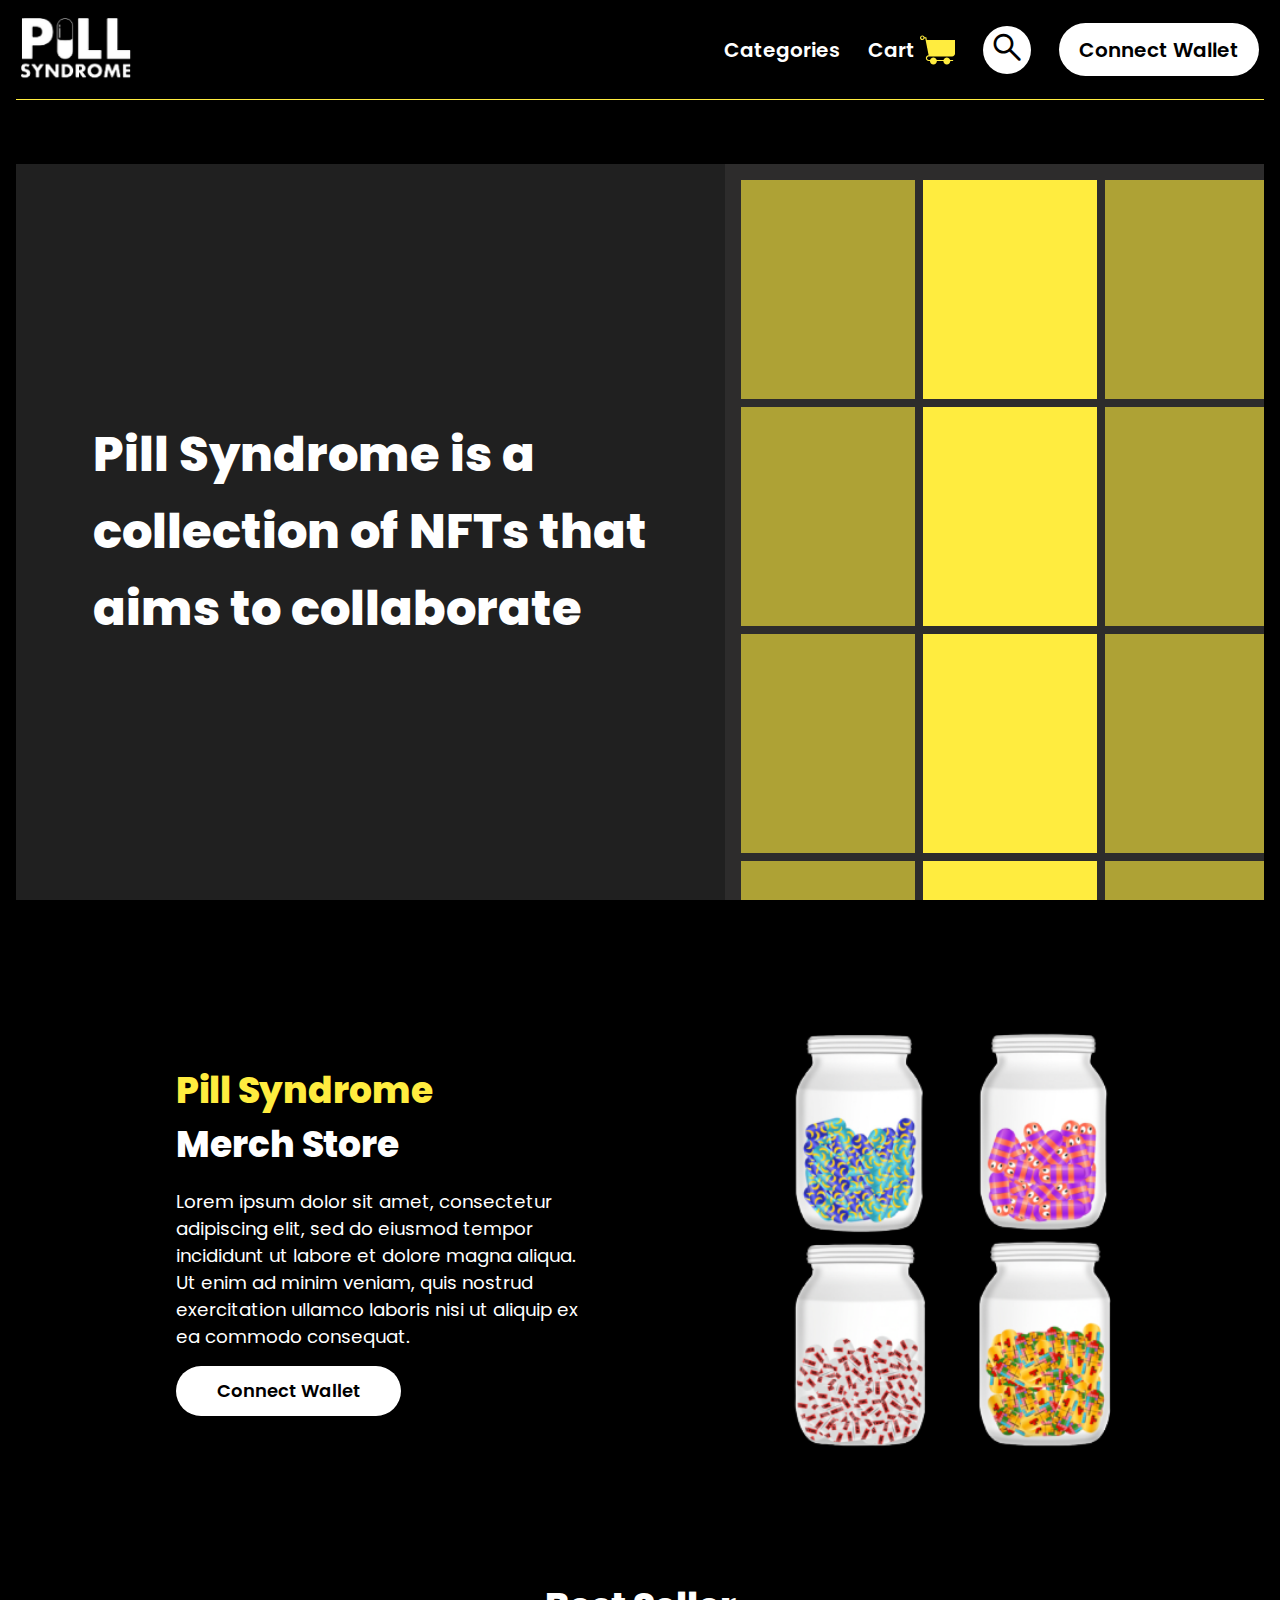
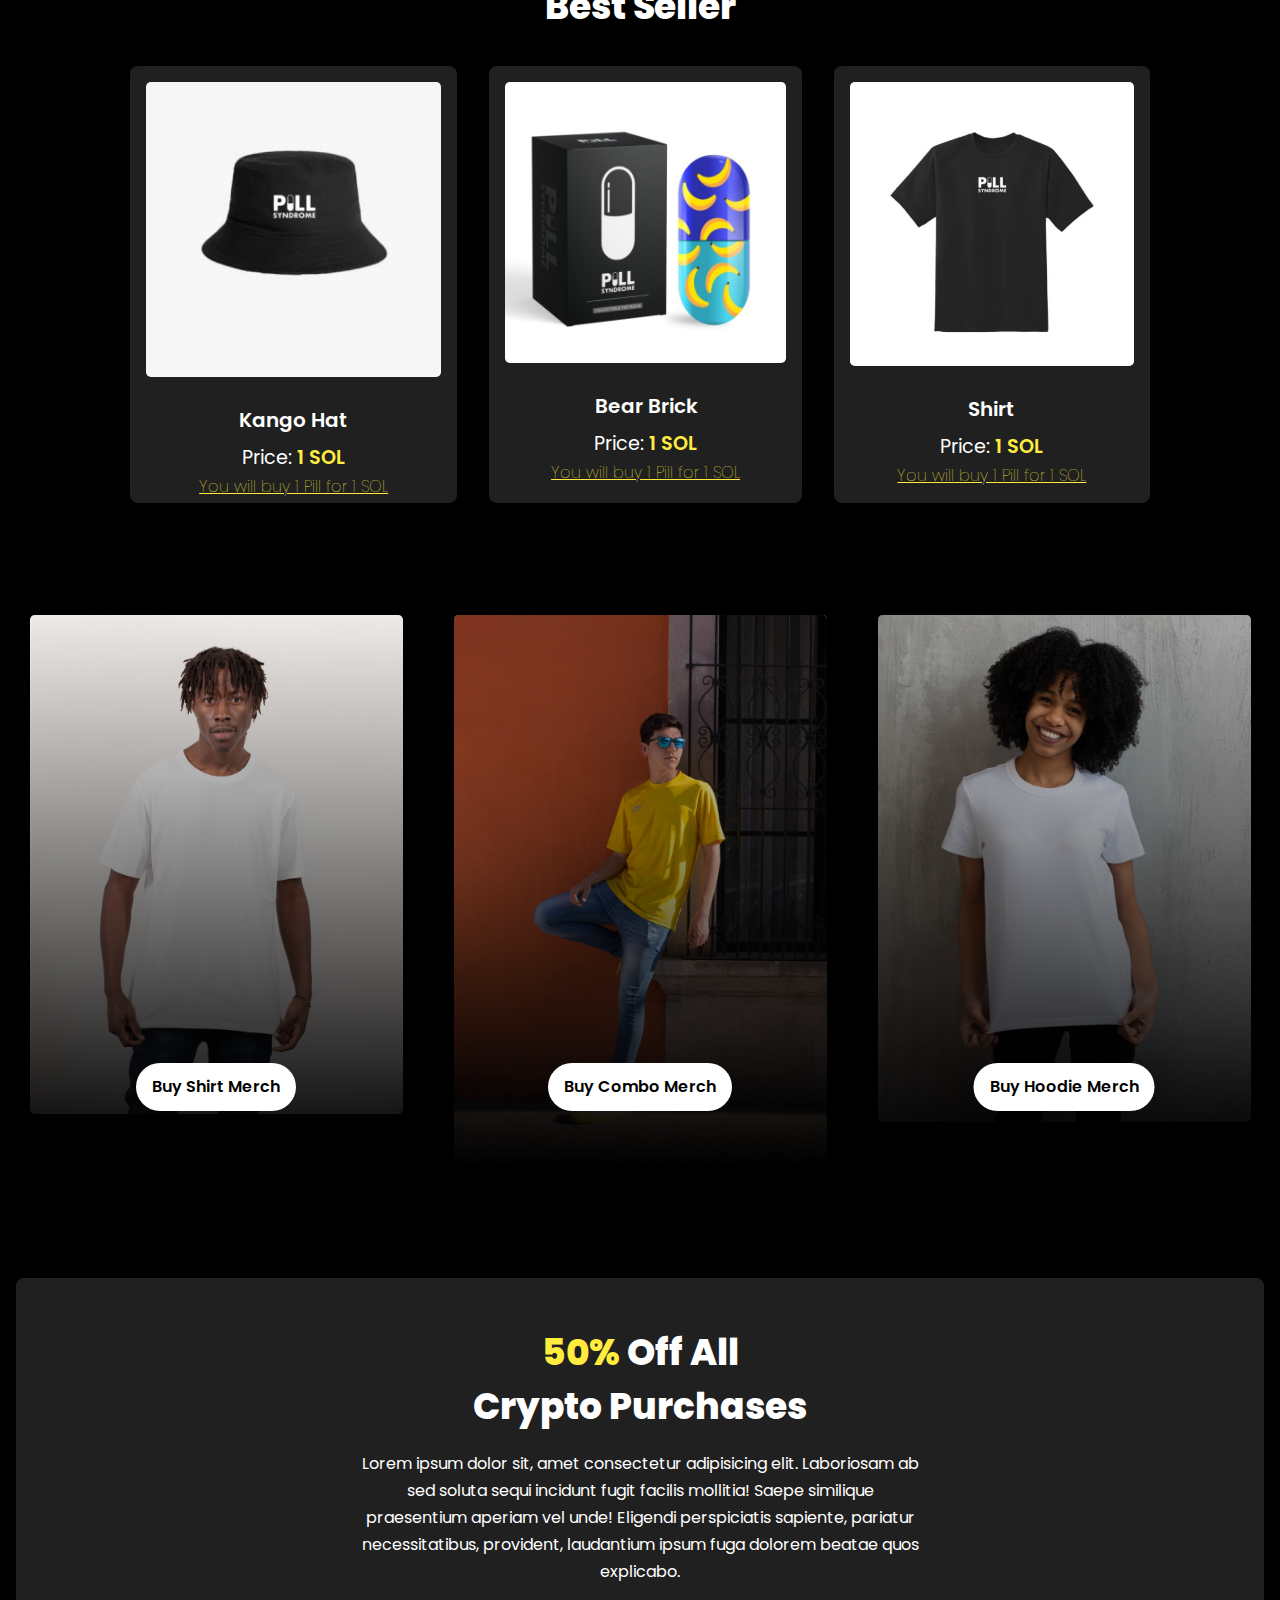
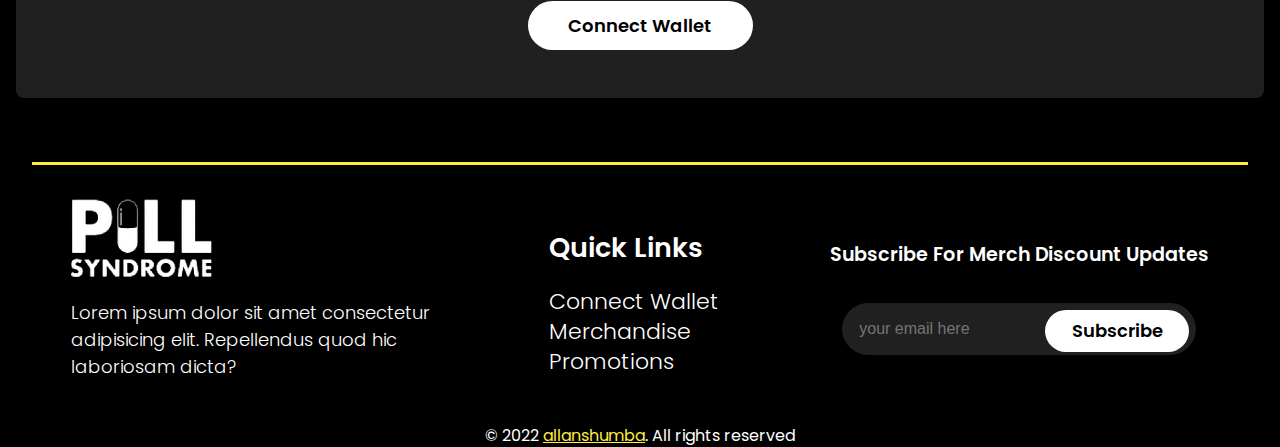
==== index.html @ ebcd0709 "initial commit" ====
<!DOCTYPE html>
<html lang="en">
<head>
    <meta charset="UTF-8">
    <meta http-equiv="X-UA-Compatible" content="IE=edge">
    <meta name="viewport" content="width=device-width, initial-scale=1.0">
    <link rel="preconnect" href="https://fonts.googleapis.com">
    <link rel="preconnect" href="https://fonts.gstatic.com" crossorigin>
    <link href="https://fonts.googleapis.com/css2?family=Poppins:wght@200;300;400;500;600;700;800;900&display=swap" rel="stylesheet">
    <link rel="stylesheet" href="https://fonts.googleapis.com/css2?family=Material+Symbols+Rounded:opsz,wght,FILL,GRAD@20..48,100..700,0..1,-50..200" />
    <link rel="stylesheet" href="/css/style.css">
    <title>PILL SYNDROME</title>
</head>
<body>
    <div class="wrapper">
        <header>
            <nav id="nav">
                <a href="#home" class="logo">
                    <img src="/img/logo2.png" alt="">
                </a>
                <ul class="menu">
                    <li class="menu-items categories"><a href="/categories.html">Categories</a></li>
                    <li class="menu-items cart"><a href="#cart"> <span>Cart</span>
                        <svg width="35" height="25" viewBox="0 0 33 29" fill="none" xmlns="http://www.w3.org/2000/svg">
                        <path d="M6.424 5.15L5.96585 2.4H4.32135C4.07605 1.454 3.22245 0.75 2.2 0.75C0.9867 0.75 0 1.7367 0 2.95C0 4.1633 0.9867 5.15 2.2 5.15C3.22245 5.15 4.07605 4.446 4.3219 3.5H5.0336L5.3086 5.15H5.2877L8.13175 19.4588C6.776 19.5622 5.64685 20.6061 5.51375 21.9195C5.43565 22.6923 5.68975 23.4661 6.21115 24.0414C6.7331 24.6184 7.4767 24.95 8.25 24.95H9.35C9.35 26.77 10.8301 28.25 12.65 28.25C14.47 28.25 15.95 26.77 15.95 24.95H22C22 26.77 23.4801 28.25 25.3 28.25C27.12 28.25 28.6 26.77 28.6 24.95H30.8C31.1042 24.95 31.35 24.7042 31.35 24.4C31.35 24.0958 31.1042 23.85 30.8 23.85H28.4075C27.9532 22.5702 26.7339 21.65 25.3 21.65C23.8661 21.65 22.6468 22.5702 22.1925 23.85H15.7575C15.3032 22.5702 14.0838 21.65 12.65 21.65C11.2162 21.65 9.9968 22.5702 9.5425 23.85H8.25C7.7869 23.85 7.3414 23.6509 7.0268 23.3039C6.70945 22.9524 6.5604 22.5003 6.60825 22.0301C6.69185 21.2001 7.45855 20.5506 8.3534 20.5506H8.78845C8.79615 20.5506 8.8022 20.5506 8.8099 20.5506H30.2566C31.7697 20.55 33 19.3197 33 17.8071V5.15H6.424ZM2.2 4.05C1.59335 4.05 1.1 3.55665 1.1 2.95C1.1 2.34335 1.59335 1.85 2.2 1.85C2.80665 1.85 3.3 2.34335 3.3 2.95C3.3 3.55665 2.80665 4.05 2.2 4.05Z" fill="#FFEC3F"/>
                        </svg>
                        </a></li>
                    <li class="menu-items search">
                        <a href="#" class="search-icon">
                            <span class="material-symbols-rounded">
                                search
                            </span>
                        </a>
                        <input type="search" name="search" id="search" placeholder="search here....">
                    </li>
                    <li class="menu-items wallet">
                        <a class="btn" href="#">Connect Wallet</a>
                    </li>
                    <a class="burger">
                        <span class="material-symbols-rounded">
                            menu_open
                        </span>
                    </a>
                </ul>
            </nav>
        </header>
        <main>
            <section id="home">
                <div class="home-inner">
                    <div class="home-title">
                        <h1>Pill Syndrome is a  collection of NFTs that aims to collaborate</h1>
                    </div>
                    <div class="grid">
                        <div class="grid-group light one">
                            <div class="grid-box"></div>
                            <div class="grid-box"></div>
                            <div class="grid-box"></div>
                            <div class="grid-box"></div>
                            <div class="grid-box"></div>
                            <div class="grid-box"></div>
                            <div class="grid-box"></div>
                            <div class="grid-box"></div>
                        </div>
                        <div class="grid-group yellow two">
                            <div class="grid-box"></div>
                            <div class="grid-box"></div>
                            <div class="grid-box"></div>
                            <div class="grid-box"></div>
                            <div class="grid-box"></div>
                            <div class="grid-box"></div>
                            <div class="grid-box"></div>
                            <div class="grid-box"></div>
                        </div>
                        <div class="grid-group light three">
                            <div class="grid-box"></div>
                            <div class="grid-box"></div>
                            <div class="grid-box"></div>
                            <div class="grid-box"></div>
                            <div class="grid-box"></div>
                            <div class="grid-box"></div>
                            <div class="grid-box"></div>
                            <div class="grid-box"></div>
                        </div>
                        <div class="grid-group yellow four">
                            <div class="grid-box"></div>
                            <div class="grid-box"></div>
                            <div class="grid-box"></div>
                            <div class="grid-box"></div>
                            <div class="grid-box"></div>
                            <div class="grid-box"></div>
                            <div class="grid-box"></div>
                            <div class="grid-box"></div>
                        </div>
                    </div>
                </div>
            </section>

            <section id="store">
                <div class="store-inner">
                    <h2>
                        <span>Pill Syndrome</span>
                        Merch Store
                    </h2>
                    <p>Lorem ipsum dolor sit amet, consectetur adipiscing elit, sed do eiusmod tempor incididunt ut labore et dolore magna aliqua. Ut enim ad minim veniam, quis nostrud exercitation ullamco laboris nisi ut aliquip ex ea commodo consequat.</p>
                    <a class="btn wallet" href="">Connect Wallet</a>
                </div>
                <div class="store-img">
                    <img src="/img/StoreJar.png" alt="image of 4 candy jars for PillSyndrome">
                </div>
            </section>

            <section id="best-seller">
                <h2>Best Seller</h2>
                <div class="scroller">
                    <div class="seller-card">
                        <div class="seller-img">
                            <img src="/img/BestSellerHat.jpg" alt="Pill syndrome seller clothing images">
                        </div>
                        <div class="seller-text">
                            <h5>Kango Hat</h5>
                            <p>Price: <span>1 SOL</span></p>
                            <a href="">You will buy 1 Pill for 1 SOL</a>
                        </div>
                        <div class="seller-buttons">
                            <span class="quantity">
                                <span class="remove">-</span>
                                <span class="quantitycount">x1</span>
                                <span class="add">+</span>
                            </span>
                            <a href="" class="btn buy">Buy</a>
                        </div>
                    </div>
                    <div class="seller-card">
                        <div class="seller-img">
                            <img src="/img/BestSellerPill.jpg" alt="Pill syndrome seller clothing images">
                        </div>
                        <div class="seller-text">
                            <h5>Bear Brick</h5>
                            <p>Price: <span>1 SOL</span></p>
                            <a href="">You will buy 1 Pill for 1 SOL</a>
                        </div>
                        <div class="seller-buttons">
                            <span class="quantity">
                                <span class="remove">-</span>
                                <span class="quantitycount">x1</span>
                                <span class="add">+</span>
                            </span>
                            <a href="" class="btn buy">Buy</a>
                        </div>
                    </div>
                    <div class="seller-card">
                        <div class="seller-img">
                            <img src="/img/BestSellerShirt.jpg" alt="Pill syndrome seller clothing images">
                        </div>
                        <div class="seller-text">
                            <h5>Shirt</h5>
                            <p>Price: <span>1 SOL</span></p>
                            <a href="">You will buy 1 Pill for 1 SOL</a>
                        </div>
                        <div class="seller-buttons">
                            <span class="quantity">
                                <span class="remove">-</span>
                                <span class="quantitycount">x1</span>
                                <span class="add">+</span>
                            </span>
                            <a href="" class="btn buy">Buy</a>
                        </div>
                    </div>
                </div>
            </section>

            

            <section id="merch">
                <div class="merch-products">
                    <img src="/img/BuyShirtMerch.jpg" alt="image of a lad wearing a white t-shirt">
                    <div class="btn-ovly"><a href="" class="btn">Buy Shirt Merch</a></div>
                </div>
                <div class="merch-products">
                    <img src="/img/BuyMerch.jpg" alt="image of a lad leaning against the wall wearing jeans yellow sneakers and yellow t-shirt">
                    <div class="btn-ovly"><a href="" class="btn">Buy Combo Merch</a></div>
                </div>
                <div class="merch-products">
                    <img src="/img/BuyHoodie.jpg" alt="image of a girl wearing a hoodie">
                    <div class="btn-ovly"><a href="" class="btn">Buy Hoodie Merch</a></div>
                </div>
            </section>

            <section id="discount">
                <div class="discount-inner">
                    <div class="discount-text">
                        <h2>
                            <span>50%</span>
                            Off All <br> Crypto Purchases
                        </h2>
                        <p>Lorem ipsum dolor sit, amet consectetur adipisicing elit. Laboriosam ab sed soluta sequi incidunt fugit facilis mollitia! Saepe similique praesentium aperiam vel unde! Eligendi perspiciatis sapiente, pariatur necessitatibus, provident, laudantium ipsum fuga dolorem beatae quos explicabo.</p>
                        <a href="" class="btn">connect wallet</a>
                    </div>
                </div>
            </section>
        </main>

        <footer>
            <div class="footer-inner">
                <div class="text-logo">
                    <a class="logo heading">
                        <img src="/img/logo2.png" alt="Pill syndrome logo">
                    </a>
                    <p>Lorem ipsum dolor sit amet consectetur adipisicing elit. Repellendus quod hic laboriosam dicta?</p>
                </div>
                <div class="link">
                    <div class="heading">
                        <h3>Quick Links</h3>
                    </div>
                    <div class="links">
                        <a href="">Connect Wallet</a>
                        <a href="">Merchandise</a>
                        <a href="">Promotions</a>
                    </div>
                </div>
                <div class="sub">
                    <div class="heading">
                        <h3>Subscribe For Merch Discount Updates</h3>
                    </div>
                    <div class="email">
                        <input placeholder="your email here" type="email">
                        <a class="btn" href="">Subscribe</a>
                    </div>
                </div>
            </div>
            <div class="foot">
                &copy; 2022 <a href="https://classicshumba263.web.app" target="_blank" rel="noopener noreferrer">allanshumba</a>. All rights reserved
            </div>
        </footer>

    </div>
<script src="/js/main.js"></script>
</body>
</html>
---- css/style.css ----
/* http://meyerweb.com/eric/tools/css/reset/ 
   v2.0 | 20110126
   License: none (public domain)
*/
html,
body,
div,
span,
applet,
object,
iframe,
h1,
h2,
h3,
h4,
h5,
h6,
p,
blockquote,
pre,
a,
abbr,
acronym,
address,
big,
cite,
code,
del,
dfn,
em,
img,
ins,
kbd,
q,
s,
samp,
small,
strike,
strong,
sub,
sup,
tt,
var,
b,
u,
i,
center,
dl,
dt,
dd,
ol,
ul,
li,
fieldset,
form,
label,
legend,
table,
caption,
tbody,
tfoot,
thead,
tr,
th,
td,
article,
aside,
canvas,
details,
embed,
figure,
figcaption,
footer,
header,
hgroup,
menu,
nav,
output,
ruby,
section,
summary,
time,
mark,
audio,
video {
  margin: 0;
  padding: 0;
  border: 0;
  font-size: 100%;
  font: inherit;
  vertical-align: baseline;
}

/* HTML5 display-role reset for older browsers */
article,
aside,
details,
figcaption,
figure,
footer,
header,
hgroup,
menu,
nav,
section {
  display: block;
}

body {
  line-height: 1;
  overflow-x: hidden;
}

ol,
ul {
  list-style: none;
}

blockquote,
q {
  quotes: none;
}

blockquote:before,
blockquote:after,
q:before,
q:after {
  content: "";
}

table {
  border-collapse: collapse;
  border-spacing: 0;
}

img {
  width: 100%;
  -o-object-fit: cover;
     object-fit: cover;
}

a {
  text-decoration: none;
}

h1,
h2,
h3,
h4,
h5,
h6 {
  line-height: 3.375rem;
}

h2 {
  font-size: 2.25rem;
  font-weight: 700;
}

p {
  line-height: 1.6875rem;
  font-size: 1.125rem;
  font-weight: 400;
  margin: 1rem auto;
}

section {
  margin: 4rem auto;
}

:root {
  --dark: #000000;
  --yellow: #FFEC3F;
  --yellow-light: #aea235;
  --grey: #202020;
  --white: #ffffff;
  --grey-light: #2d2c2c;
}

/** *Font-Face* **/
@font-face {
  font-family: "Poppins";
  src: url(../fonts/Poppins-Thin.woff2);
  font-weight: 100;
}
@font-face {
  font-family: "Poppins";
  src: url(../fonts/Poppins-Light.woff2);
  font-weight: 200;
}
@font-face {
  font-family: "Poppins";
  src: url(../fonts/Poppins-Regular.woff2) format("woff");
  font-weight: 300;
}
@font-face {
  font-family: "Poppins";
  src: url(../fonts/Poppins-Medium.woff2);
  font-weight: 400;
}
@font-face {
  font-family: "Poppins";
  src: url(../fonts/Poppins-SemiBold.woff2);
  font-weight: 500;
}
@font-face {
  font-family: "Poppins";
  src: url(../fonts/Poppins-Bold.woff2);
  font-weight: 600;
}
@font-face {
  font-family: "Poppins";
  src: url(/fonts/Poppins-ExtraBold.woff2);
  font-weight: 700;
}
@font-face {
  font-family: "Poppins";
  src: url(../fonts/Poppins-Black.woff2) format("woff");
  font-weight: 900;
}
@keyframes upScroll {
  from {
    transform: translateY(-20rem);
  }
  to {
    transform: translateY(-40rem);
  }
}
@keyframes upScroll2 {
  from {
    transform: translateY(-30);
  }
  to {
    transform: translateY(-40rem);
  }
}
.one {
  animation-name: upScroll;
  animation-duration: 8s;
  animation-fill-mode: both;
  animation-iteration-count: infinite;
  animation-direction: alternate;
  animation-timing-function: ease-in-out;
}

.two {
  animation-name: upScroll;
  animation-duration: 6s;
  animation-fill-mode: both;
  animation-iteration-count: infinite;
  animation-direction: alternate;
}

.three {
  animation-name: upScroll2;
  animation-duration: 4s;
  animation-fill-mode: both;
  animation-iteration-count: infinite;
  animation-direction: alternate;
}

.four {
  animation-name: upScroll;
  animation-duration: 7s;
  animation-fill-mode: both;
  animation-iteration-count: infinite;
  animation-direction: alternate;
}

body {
  background-color: var(--dark);
  font-family: "Poppins", sans-serif;
  color: var(--white);
}

.btn {
  transition: all 0.2s ease-in-out 0.1s;
}

.btn:hover {
  scale: 1.1;
}

.btn:active {
  scale: 0.9;
}

header {
  position: relative;
  margin: 1rem;
  padding: 0 0.3rem;
  border-bottom: 1px solid var(--yellow);
}

nav {
  display: flex;
  align-items: center;
  justify-content: space-between;
  margin-bottom: 1em;
  transition: all 0.3s ease-in-out 0.1s;
}
nav .logo {
  width: 7rem;
}

.search input {
  display: none;
  position: absolute;
  bottom: -3rem;
  width: 20em;
  height: 2.5em;
  border: 5px solid var(--yellow);
  border-radius: 4px;
  background-color: var(--white);
  padding: 1em 0.5em;
  font-size: 1rem;
  font-family: "Poppins";
  color: var(--dark);
  outline: none;
}
.search input::before {
  content: "";
  display: block;
  width: 5rem;
  height: 5rem;
  background-color: var(--yellow);
  position: absolute;
}
.search input:focus {
  border: 2px solid var(--yellow);
}

.search-toggle input {
  display: block;
}

nav.active {
  position: relative;
  background-color: var(--dark);
  height: 100vh;
  flex-direction: column;
  align-items: center;
  justify-content: flex-start;
  gap: 3rem;
}
nav.active .menu {
  flex-direction: column;
  gap: 1rem;
  width: 100%;
  height: 70%;
}
nav.active .menu .categories,
nav.active .menu .cart,
nav.active .menu .wallet {
  display: block;
  width: 100%;
  padding: 1rem 0;
  text-align: center;
  font-size: 2rem;
  transition: all 0.2s ease-in-out 0.1s;
}
nav.active .menu .categories a,
nav.active .menu .cart a,
nav.active .menu .wallet a {
  color: var(--white);
}
nav.active .menu .categories:hover,
nav.active .menu .cart:hover,
nav.active .menu .wallet:hover {
  background-color: var(--white);
  width: 100vw;
  font-size: 2.5rem;
}
nav.active .menu .categories:hover a,
nav.active .menu .cart:hover a,
nav.active .menu .wallet:hover a {
  color: var(--dark);
}
nav.active .menu .cart span {
  display: inline-block;
}
nav.active .menu .cart svg {
  transform: translateX(-500%);
  transition: all 0.3s ease-in-out;
  opacity: 0;
}
nav.active .menu .cart:hover svg {
  opacity: 1;
  transform: translateX(0);
}
nav.active .burger {
  transition: all 0.3s ease-in-out 0.1s;
  transform: rotate(180deg);
  position: absolute;
  top: 0.4rem;
  right: 0.5rem;
}
nav.active .search {
  display: block;
  position: absolute;
  top: 0.8rem;
  left: 1rem;
}
nav.active .search span {
  font-size: 3rem;
  color: var(--white);
}

.menu {
  display: flex;
  align-items: center;
  justify-content: center;
  gap: 1rem;
}
.menu .menu-items {
  display: none;
}
.menu .cart {
  display: block;
}
.menu .cart span {
  display: none;
}
.menu .cart svg {
  height: 1.7rem;
}
.menu .burger {
  transition: all 0.3s ease-in-out 0.1s;
  cursor: pointer;
}
.menu .burger span {
  color: var(--white);
  font-size: 3rem;
}

main {
  margin: 1rem;
}

#home {
  color: var(--white);
  text-align: center;
}
#home .home-inner {
  background-color: var(--grey);
}
#home h1 {
  padding: 0.5rem 0.8rem;
  font-weight: 700;
  font-size: 2.25rem;
}
#home .grid {
  height: 20em;
  max-width: 31.25rem;
  margin: 0 auto;
  display: grid;
  grid-template-columns: repeat(4, 1fr);
  gap: 0.5em;
  overflow: scroll;
  background-color: var(--grey-light);
}
#home .grid-box {
  width: 6.35em;
  height: 7.9em;
}
#home .grid-group {
  display: grid;
  gap: 0.5em;
}
#home .light .grid-box {
  background-color: var(--yellow-light);
}
#home .yellow .grid-box {
  background-color: var(--yellow);
}

#store {
  text-align: center;
}
#store span {
  color: var(--yellow);
  display: block;
}
#store .btn {
  margin: 0 auto;
  display: flex;
  align-items: center;
  justify-content: center;
  color: var(--dark);
  background-color: var(--white);
  width: 12.5em;
  height: 2.75em;
  border-radius: 7rem;
  font-size: 1.125rem;
  font-weight: 600;
}
#store p {
  max-width: 33.8125rem;
}
#store .store-img {
  margin: 4rem auto;
  max-width: 25.9375rem;
}

#best-seller {
  text-align: center;
}
#best-seller .scroller {
  margin: 2rem auto;
  display: grid;
  grid-auto-flow: column;
  grid-auto-columns: 85%;
  gap: 2rem;
  overflow-x: auto;
  overscroll-behavior-inline: contain;
  scroll-snap-type: x mandatory;
}
#best-seller .seller-card {
  background-color: var(--grey);
  border-radius: 0.5rem;
  scroll-snap-align: start;
}
#best-seller .seller-img {
  padding: 1rem;
  border-radius: 0.5rem;
}
#best-seller .seller-img img {
  border-radius: 0.3rem;
  aspect-ratio: 1/1;
}
#best-seller .seller-text {
  display: flex;
  flex-flow: nowrap column;
  gap: 0.5rem;
  padding: 0.5rem;
}
#best-seller .seller-text h5 {
  font-weight: 500;
  font-size: 1.25rem;
  line-height: 2rem;
}
#best-seller .seller-text p {
  margin: 0;
  font-size: 1.2rem;
}
#best-seller .seller-text p span {
  font-weight: 600;
  color: var(--yellow);
}
#best-seller .seller-text a {
  text-decoration: underline;
  color: var(--yellow);
  font-weight: 100;
}
#best-seller .seller-buttons {
  padding: 2rem 1rem;
  display: flex;
  justify-content: space-between;
  align-items: center;
  flex-wrap: wrap;
  position: relative;
}
#best-seller .seller-buttons .quantity {
  width: 8em;
  height: 2.3em;
  border-radius: 2rem;
  background-color: var(--grey-light);
  display: flex;
  align-items: center;
  justify-content: space-around;
}
#best-seller .seller-buttons .quantity::before {
  content: "Qty";
  display: block;
  position: absolute;
  top: 1rem;
  font-weight: 200;
}
#best-seller .seller-buttons .quantity .remove,
#best-seller .seller-buttons .quantity .add {
  width: 2rem;
  height: 2rem;
  color: var(--dark);
  font-size: 2.1rem;
  background-color: #fff;
  border-radius: 50%;
  cursor: pointer;
}
#best-seller .seller-buttons .quantity .quantitycount {
  font-weight: 500;
  font-size: 1.15rem;
}
#best-seller .seller-buttons .buy {
  background-color: var(--white);
  color: var(--dark);
  font-weight: 500;
  font-size: 1.3rem;
  padding: 0.4rem 2rem;
  border-radius: 2rem;
}

#merch {
  display: flex;
  flex-flow: wrap row;
  gap: 1.5rem;
  margin: 7rem auto;
}
#merch .merch-products {
  position: relative;
  max-width: 23.3125rem;
  margin: 0 auto;
}
#merch .merch-products img {
  border-radius: 0.3rem;
}
#merch .btn-ovly {
  position: absolute;
  width: 100%;
  height: 100%;
  bottom: 0;
  background-image: linear-gradient(to top, #000000, rgba(0, 0, 0, 0));
}
#merch .btn-ovly a {
  position: inherit;
  bottom: 10%;
  color: var(--dark);
  background-color: var(--white);
  border-radius: 3rem;
  padding: 1em;
  font-weight: 500;
  left: 50%;
  transform: translateX(-50%);
}

#discount {
  text-align: center;
  background-color: var(--grey);
  border-radius: 0.5rem;
}
#discount .btn {
  display: flex;
  align-items: center;
  justify-content: center;
  color: var(--dark);
  background-color: var(--white);
  width: 12.5em;
  height: 2.75em;
  border-radius: 7rem;
  font-size: 1.125rem;
  font-weight: 600;
  text-transform: capitalize;
  margin: 0 auto;
}
#discount span {
  color: var(--yellow);
}
#discount p {
  font-size: 1rem;
}
#discount .discount-inner {
  max-width: 35.3125rem;
  margin: 0 auto;
  padding: 3em 0.3em;
}

footer {
  padding: 0 1rem;
  text-align: center;
}
footer .footer-inner {
  border-top: 3px solid var(--yellow);
  display: grid;
  gap: 2rem;
  padding: 2rem 0;
}
footer .footer-inner div {
  max-width: 29.6875rem;
  margin: 0 auto;
}
footer .text-logo .logo {
  width: 9rem;
  margin: 0 auto;
  display: block;
}
footer .text-logo p {
  font-size: 1.125rem;
  font-weight: 200;
}
footer .link {
  min-width: 10.5rem;
}
footer .link h3 {
  font-weight: 500;
  font-size: 1.6875rem;
}
footer .link .links {
  display: flex;
  flex-direction: column;
  gap: 0.5rem;
}
footer .link .links a {
  display: block;
  font-size: 1.375rem;
  color: var(--white);
  font-weight: 200;
}
footer .sub h3 {
  font-size: 1.5rem;
  font-weight: 500;
  line-height: 2.1rem;
  padding: 0 3rem;
  margin-bottom: 2rem;
}
footer .sub .email {
  position: relative;
  margin: 0 auto;
  max-width: 22.125rem;
}
footer .sub .email input {
  background-color: var(--grey);
  border: 1px solid var(--grey);
  border-radius: 3rem;
  font-size: 1rem;
  padding: 1em;
  width: 20rem;
  height: 100%;
  color: #707070;
}
footer .sub .email .btn {
  position: absolute;
  display: flex;
  align-items: center;
  justify-content: center;
  color: var(--dark);
  background-color: var(--white);
  width: 12.5em;
  height: 2.75em;
  border-radius: 7rem;
  font-size: 1.125rem;
  font-weight: 600;
  width: 8em;
  height: 2.3em;
  top: 13%;
  right: 2%;
}
footer .sub .email .btn:hover {
  scale: 1;
}
footer h3 {
  margin-bottom: 1rem;
}
footer .foot a {
  color: var(--yellow);
  text-decoration: underline;
}
footer .foot a:hover {
  color: var(--yellow);
}

@media screen and (min-width: 28.75rem) {
  #home .home-title {
    padding: 1.5rem 1.8rem;
  }
  #home .grid {
    height: 23em;
    padding: 1rem;
  }
  #home .grid-box {
    width: 7.875em;
    height: 10.6875em;
  }
  #best-seller .scroller {
    margin: 2rem auto;
    display: grid;
    grid-auto-flow: column;
    grid-auto-columns: 355px;
    gap: 2rem;
    overflow-x: auto;
    overscroll-behavior-inline: contain;
  }
}
@media screen and (width: 48rem) {
  #home .home-title {
    padding: 2.5rem 6rem;
  }
}
@media screen and (min-width: 62rem) {
  .menu {
    gap: 1.75rem;
  }
  .menu .menu-items {
    display: block;
  }
  .menu .menu-items a {
    color: var(--white);
    font-size: 1.25rem;
    font-weight: 500;
  }
  .menu .menu-items a :active {
    color: rgba(255, 255, 255, 0.7568627451);
    scale: 1.1;
  }
  .menu .wallet {
    background-color: var(--white);
    width: 12.5em;
    height: 3.3em;
    border-radius: 5rem;
    display: flex;
    align-items: center;
    justify-content: center;
  }
  .menu .wallet a {
    color: var(--dark);
  }
  .menu .search {
    width: 3em;
    height: 3em;
    border-radius: 50%;
    display: flex;
    align-items: center;
    justify-content: center;
    background-color: var(--white);
  }
  .menu .search a {
    color: var(--dark);
  }
  .menu .search a span {
    font-size: 2.3rem;
  }
  .menu .cart a {
    display: flex;
    align-items: center;
    gap: 0.3rem;
  }
  .menu .cart span {
    display: inline-block;
  }
  .menu .cart svg {
    height: 2rem;
  }
  .burger {
    display: none;
  }
  #home .home-inner {
    display: flex;
    align-items: center;
  }
  #home .home-inner .home-title {
    text-align: start;
    max-width: 42em;
  }
  #home .home-inner .home-title h1 {
    font-size: 3rem;
    padding: 0 3rem;
    line-height: 4.8rem;
  }
  #home .home-inner .grid {
    max-width: 40em;
    width: 100%;
    height: 44rem;
  }
  #home .home-inner .grid-box {
    width: 10.875em;
    height: 13.6875em;
  }
  #store {
    max-width: 62rem;
    display: flex;
    align-items: center;
    justify-content: center;
  }
  #store .store-inner {
    width: 100%;
    text-align: start;
    padding: 0 2rem;
  }
  #store .store-inner p {
    padding-right: 3rem;
    font-size: 1.15rem;
  }
  #store .store-img {
    margin-left: 6rem;
    width: 80%;
  }
  #store .store-img img {
    max-width: 20rem;
  }
  #store .btn {
    margin: 0;
  }
  #best-seller .scroller {
    margin: 2rem auto;
    display: flex;
    gap: 2rem;
    max-width: 1020px;
  }
  #best-seller .seller-buttons {
    display: none;
  }
  footer {
    padding: 0 2rem;
  }
  footer .footer-inner {
    text-align: start;
    display: flex;
    justify-content: space-evenly;
    align-items: center;
  }
  footer .footer-inner .text-logo {
    max-width: 23rem;
  }
  footer .footer-inner .text-logo .logo {
    margin: 0;
  }
  footer .sub h3 {
    padding: 0;
    font-size: 1.2rem;
  }
}
@media screen and (min-width: 85.3125rem) {
  main {
    max-width: 85.3125rem;
    margin: 0 auto;
  }
}
#category {
  background-color: var(--grey-light);
  padding: 2.5em;
  border-radius: 0.7rem;
  display: flex;
  flex-direction: column;
  gap: 3rem;
}
#category .head {
  display: flex;
  align-items: center;
  justify-content: space-around;
}
#category .search {
  position: relative;
}
#category .search input {
  display: block;
  position: static;
  background-color: var(--grey);
  color: var(--white);
  border-radius: 3em;
  font-size: 1rem;
  border: none;
  text-align: center;
}
#category .search span {
  position: absolute;
  right: 0.1em;
  top: 50%;
  transform: translateY(-50%);
  background-color: #707070;
  padding: 0.3rem;
  border-radius: 50%;
}
#category .category-nav {
  display: flex;
  gap: 3.5rem;
  justify-content: center;
}
#category .category-nav a {
  position: relative;
  box-sizing: border-box;
  color: var(--white);
  font-size: 1.2rem;
  font-weight: 600;
}
#category .category-nav a::after {
  content: "";
  background-color: var(--yellow);
  height: 0.6rem;
  width: 0.6rem;
  border-radius: 50%;
  position: absolute;
  left: 50%;
  transform: translateX(-50%);
  margin-top: 0.6rem;
  transition: all 0.3s ease-in-out 0.1s;
  opacity: 0;
}
#category .category-nav .active {
  color: var(--yellow);
}
#category .category-nav .active::after {
  opacity: 1;
  display: block;
}
#category .seller-cards {
  display: flex;
  gap: 2rem;
  padding: 0 3rem;
  text-align: center;
}
#category .seller-cards .seller-card {
  background-color: var(--grey);
  padding: 1rem 2rem;
  border-radius: 10px;
  max-width: 300px;
  display: flex;
  flex-direction: column;
  gap: 2.1rem;
}
#category .seller-cards .seller-text h5 {
  font-weight: 600;
  font-size: 1.25rem;
  line-height: 1rem;
}
#category .seller-cards .seller-text p {
  line-height: 1rem;
}
#category .seller-cards .seller-text p span {
  font-weight: 700;
  color: var(--yellow);
}
#category .seller-cards .seller-text a {
  color: var(--yellow);
  text-decoration: underline;
  font-size: 0.8rem;
}
#category .seller-cards .seller-buttons {
  display: flex;
  justify-content: space-between;
  align-items: center;
}
#category .seller-cards .quantity {
  width: 8em;
  height: 2.3em;
  border-radius: 2rem;
  background-color: var(--grey-light);
  display: flex;
  align-items: center;
  justify-content: space-between;
  padding: 0 0.2rem;
  position: relative;
}
#category .seller-cards .quantity::before {
  content: "Qty";
  display: block;
  position: absolute;
  top: -1.2rem;
  font-weight: 200;
  left: 50%;
  transform: translateX(-50%);
}
#category .seller-cards .quantity .remove,
#category .seller-cards .quantity .add {
  width: 2rem;
  height: 2rem;
  color: var(--dark);
  font-size: 2.1rem;
  background-color: #fff;
  border-radius: 50%;
  cursor: pointer;
}
#category .seller-cards .buy {
  background-color: var(--white);
  color: var(--dark);
  font-weight: 500;
  font-size: 1.3rem;
  padding: 0.4rem 2rem;
  border-radius: 2rem;
}

@media screen and (max-width: 48rem) {
  #category .head {
    flex-direction: column;
    gap: 2rem;
  }
  #category .category-nav {
    gap: 1rem;
  }
  #category .seller-cards {
    display: grid;
    grid-auto-flow: column;
    grid-auto-columns: 60%;
    overflow-x: scroll;
    overscroll-behavior-inline: contain;
    padding: 0;
    scroll-snap-type: x mandatory;
  }
  #category .seller-cards .seller-card {
    scroll-snap-align: start;
    padding: 0.7rem 1rem;
  }
}
@media screen and (max-width: 31.5625rem) {
  #category .head h2 {
    text-align: center;
    font-size: 1.7rem;
  }
  #category .head input {
    width: 17em;
  }
  #category .category-nav {
    gap: 1rem;
  }
  #category .category-nav a {
    font-size: 1rem;
  }
  #category .seller-cards {
    display: flex;
    flex-direction: column;
  }
  #category .seller-card {
    grid-auto-columns: 80%;
  }
}
@media screen and (max-width: 23.4375rem) {
  #category .head h2 {
    font-size: 1.5rem;
  }
  #category .category-nav {
    gap: 0.7rem;
  }
}/*# sourceMappingURL=style.css.map */
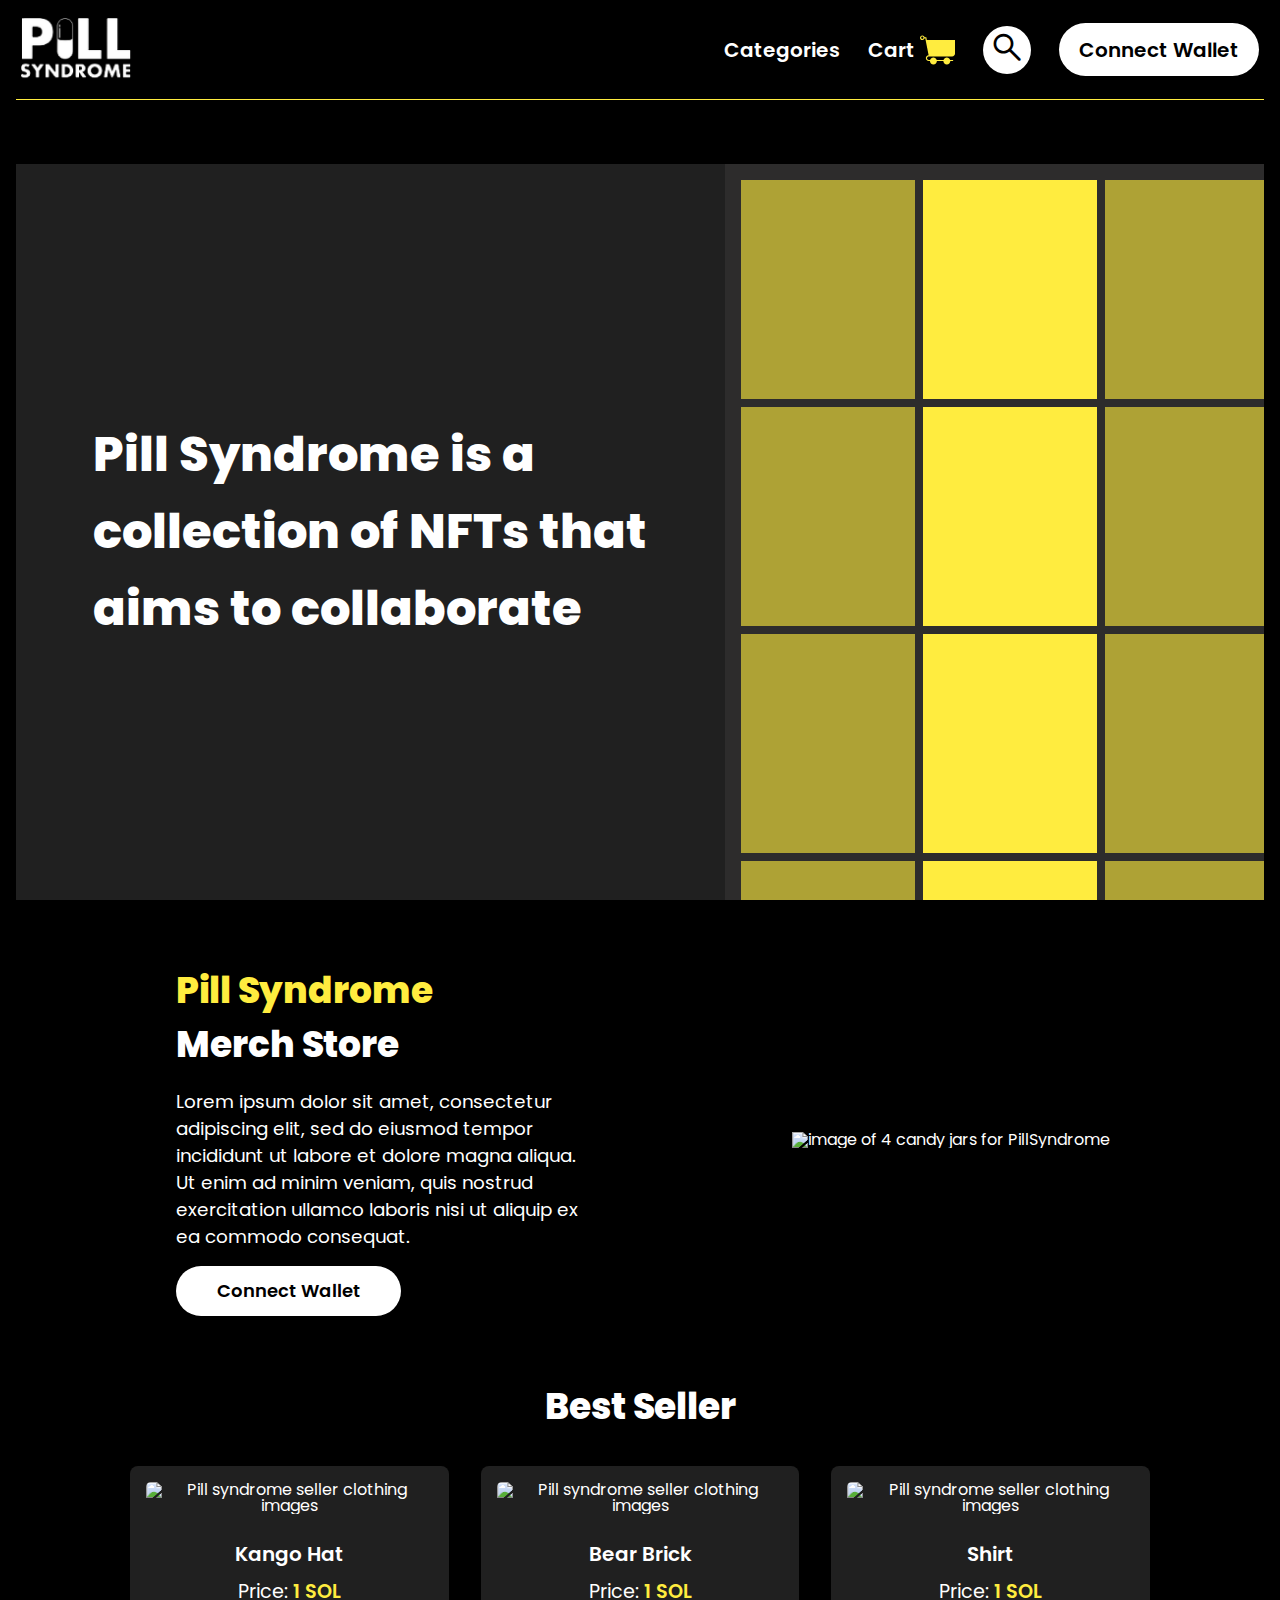
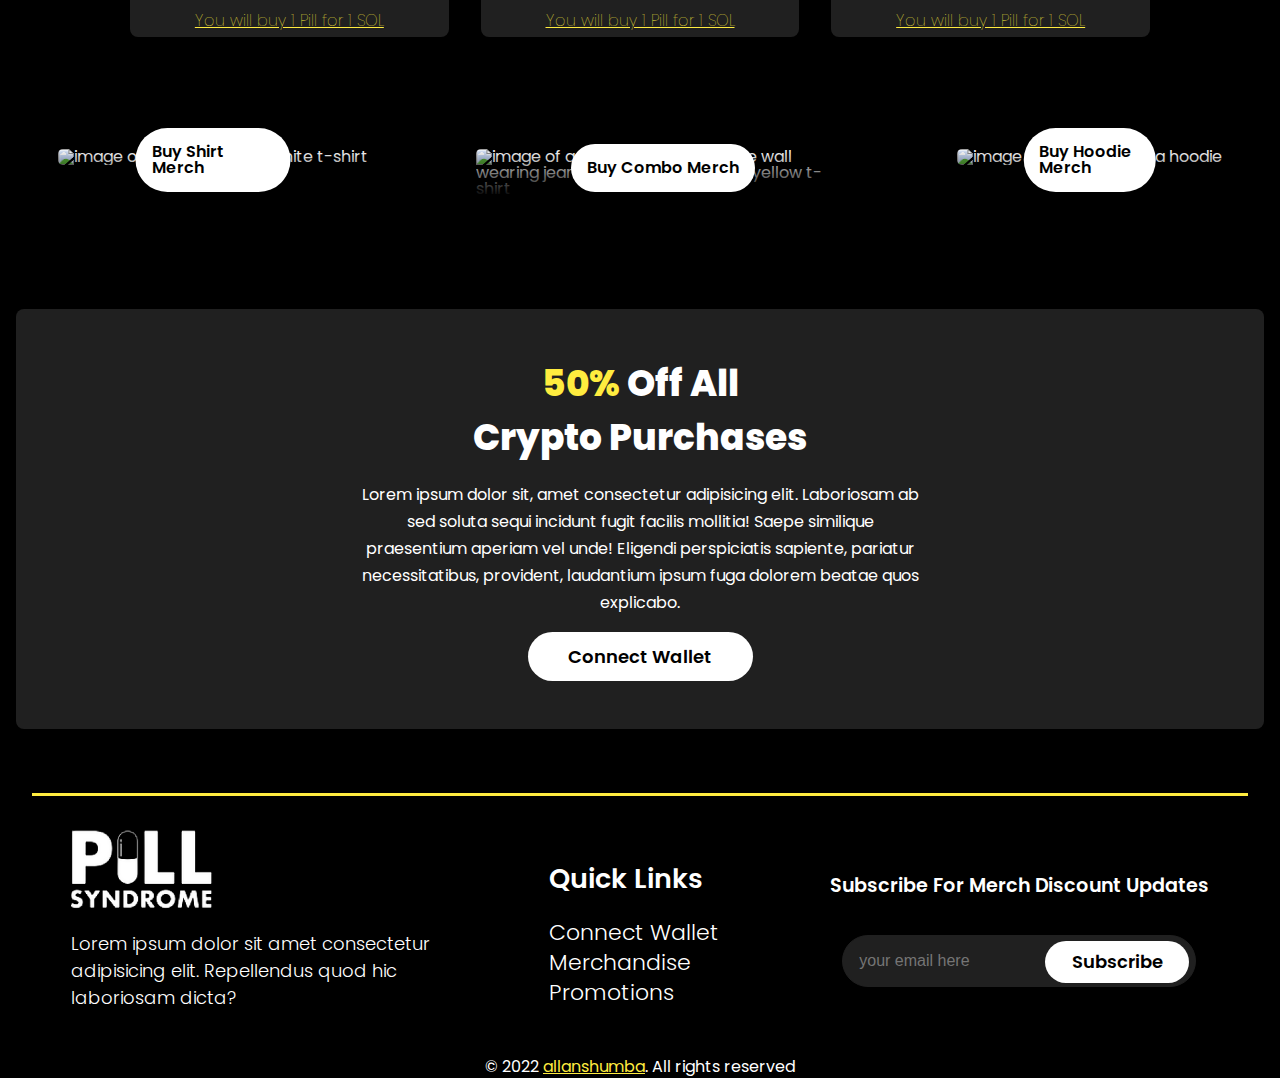
==== commit 8f8c111e: "lazy" ====
--- a/index.html
+++ b/index.html
@@ -105,7 +105,7 @@
                     <a class="btn wallet" href="">Connect Wallet</a>
                 </div>
                 <div class="store-img">
-                    <img src="/img/StoreJar.png" alt="image of 4 candy jars for PillSyndrome">
+                    <img class="lazy" data-src="/img/StoreJar.png" alt="image of 4 candy jars for PillSyndrome">
                 </div>
             </section>
 
@@ -114,7 +114,7 @@
                 <div class="scroller">
                     <div class="seller-card">
                         <div class="seller-img">
-                            <img src="/img/BestSellerHat.jpg" alt="Pill syndrome seller clothing images">
+                            <img class="lazy" data-src="/img/BestSellerHat.jpg" alt="Pill syndrome seller clothing images">
                         </div>
                         <div class="seller-text">
                             <h5>Kango Hat</h5>
@@ -132,7 +132,7 @@
                     </div>
                     <div class="seller-card">
                         <div class="seller-img">
-                            <img src="/img/BestSellerPill.jpg" alt="Pill syndrome seller clothing images">
+                            <img class="lazy" data-src="/img/BestSellerPill.jpg" alt="Pill syndrome seller clothing images">
                         </div>
                         <div class="seller-text">
                             <h5>Bear Brick</h5>
@@ -150,7 +150,7 @@
                     </div>
                     <div class="seller-card">
                         <div class="seller-img">
-                            <img src="/img/BestSellerShirt.jpg" alt="Pill syndrome seller clothing images">
+                            <img class="lazy" data-src="/img/BestSellerShirt.jpg" alt="Pill syndrome seller clothing images">
                         </div>
                         <div class="seller-text">
                             <h5>Shirt</h5>
@@ -173,15 +173,15 @@
 
             <section id="merch">
                 <div class="merch-products">
-                    <img src="/img/BuyShirtMerch.jpg" alt="image of a lad wearing a white t-shirt">
+                    <img class="lazy" data-src="/img/BuyShirtMerch.jpg" alt="image of a lad wearing a white t-shirt">
                     <div class="btn-ovly"><a href="" class="btn">Buy Shirt Merch</a></div>
                 </div>
                 <div class="merch-products">
-                    <img src="/img/BuyMerch.jpg" alt="image of a lad leaning against the wall wearing jeans yellow sneakers and yellow t-shirt">
+                    <img class="lazy" data-src="/img/BuyMerch.jpg" alt="image of a lad leaning against the wall wearing jeans yellow sneakers and yellow t-shirt">
                     <div class="btn-ovly"><a href="" class="btn">Buy Combo Merch</a></div>
                 </div>
                 <div class="merch-products">
-                    <img src="/img/BuyHoodie.jpg" alt="image of a girl wearing a hoodie">
+                    <img class="lazy" data-src="/img/BuyHoodie.jpg" alt="image of a girl wearing a hoodie">
                     <div class="btn-ovly"><a href="" class="btn">Buy Hoodie Merch</a></div>
                 </div>
             </section>
--- a/css/style.css
+++ b/css/style.css
@@ -456,7 +456,7 @@
   display: grid;
   grid-template-columns: repeat(4, 1fr);
   gap: 0.5em;
-  overflow: scroll;
+  overflow: hidden;
   background-color: var(--grey-light);
 }
 #home .grid-box {
